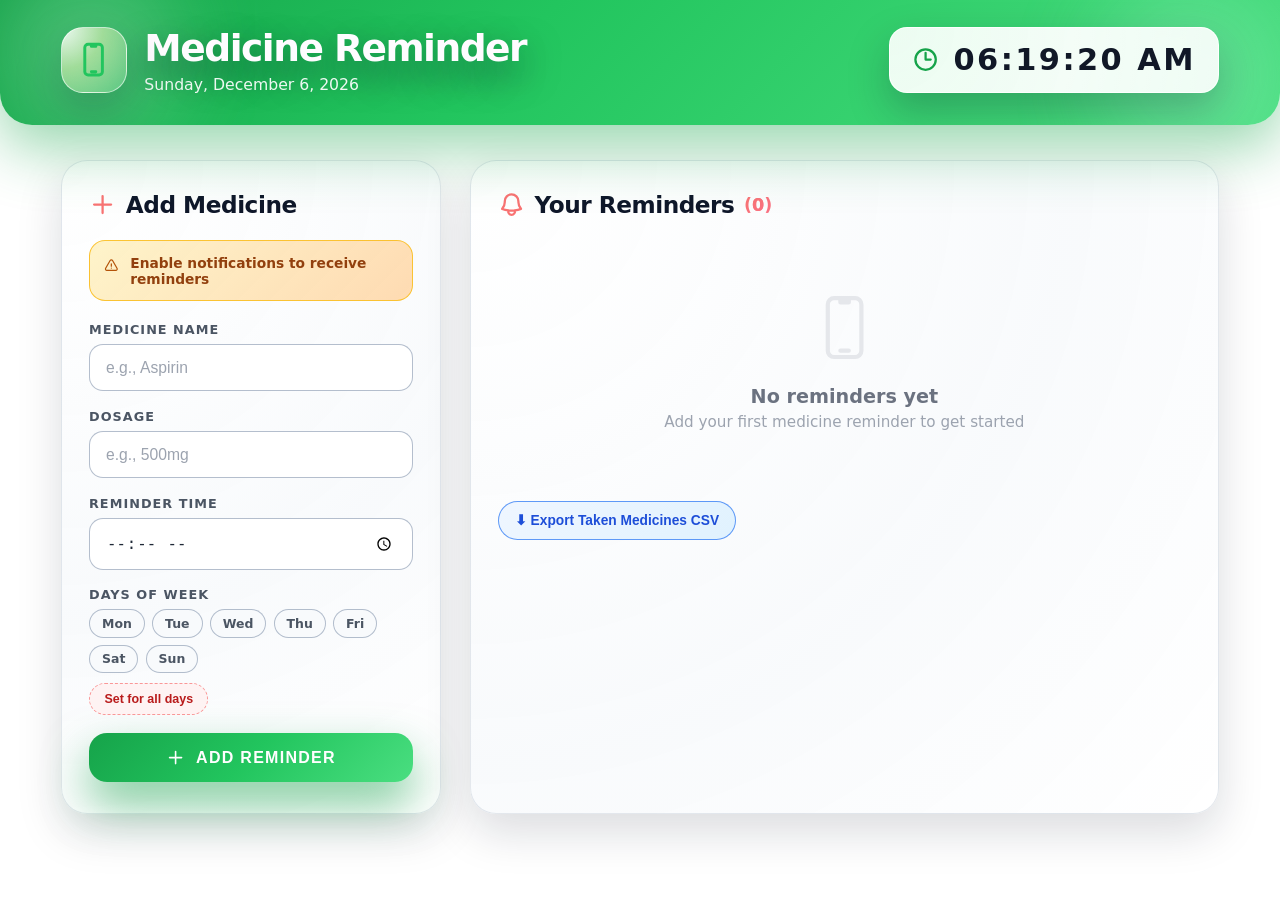
==== templates/reminder.html @ 9d3e56c5 "Create reminder.html" ====
<!DOCTYPE html>
<html lang="en">

<head>
    <meta charset="UTF-8">
    <meta name="viewport" content="width=device-width, initial-scale=1.0">
    <title>Medicine Reminder - Premium App</title>
    <style>
        * {
            margin: 0;
            padding: 0;
            box-sizing: border-box;
        }

        :root {
            --bg-gradient-start: #fff5f7;
            --bg-gradient-end: #e0f2fe;
            --primary: #f97373;
            --primary-dark: #f97373;
            --primary-soft: #fee2e2;
            --accent: #a855f7;
            --accent-soft: #f3e8ff;
            --text-main: #1f2937;
            --text-soft: #6b7280;
            --card-bg: #ffffff;
            --card-border: rgba(148, 163, 184, 0.25);
            --shadow-soft: 0 18px 45px rgba(15, 23, 42, 0.15);
            --radius-xl: 26px;
        }

        body {
            font-family: system-ui, -apple-system, BlinkMacSystemFont, 'Segoe UI', sans-serif;
            background: #ffffff;
            /* ✅ solid white background */
            min-height: 100vh;
            overflow-x: hidden;
            color: var(--text-main);
        }


        /* Header Styles */
        .header {
            background: linear-gradient(135deg, #16a34a 0%, #22c55e 40%, #4ade80 100%);
            box-shadow: 0 22px 60px rgba(22, 163, 74, 0.45);
            position: relative;
            overflow: hidden;
            border-bottom-left-radius: 32px;
            border-bottom-right-radius: 32px;
        }

        .header::before,
        .header::after {
            content: '';
            position: absolute;
            border-radius: 999px;
            filter: blur(40px);
            opacity: 0.45;
            pointer-events: none;
        }

        .header::before {
            width: 260px;
            height: 260px;
            background: radial-gradient(circle, #bbf7d0 0%, transparent 70%);
            /* light green */
            top: -80px;
            left: -40px;
        }

        .header::after {
            width: 260px;
            height: 260px;
            background: radial-gradient(circle, #a7f3d0 0%, transparent 70%);
            /* mint */
            bottom: -80px;
            right: -40px;
        }

        .header-content {
            max-width: 1200px;
            margin: 0 auto;
            padding: 1.6rem 1.3rem 1.9rem;
            display: flex;
            flex-wrap: wrap;
            align-items: center;
            justify-content: space-between;
            gap: 1.5rem;
            position: relative;
            z-index: 1;
        }

        .header-title {
            display: flex;
            align-items: center;
            gap: 1.1rem;
        }

        .icon-wrapper {
            background: radial-gradient(circle at top left, rgba(255, 255, 255, 0.9) 0%, rgba(254, 249, 195, 0.5) 45%, rgba(255, 255, 255, 0.15) 100%);
            backdrop-filter: blur(16px);
            padding: 0.9rem;
            border-radius: 22px;
            border: 1px solid rgba(255, 255, 255, 0.6);
            box-shadow: 0 18px 45px rgba(15, 23, 42, 0.25);
            transition: transform 0.35s ease, box-shadow 0.35s ease;
            display: flex;
            align-items: center;
            justify-content: center;
        }

        .icon-wrapper:hover {
            transform: translateY(-3px) scale(1.04) rotate(-3deg);
            box-shadow: 0 24px 70px rgba(15, 23, 42, 0.35);
        }

        .icon-wrapper svg {
            width: 2.2rem;
            height: 2.2rem;
            stroke: #22c55e;
        }

        .title-text h1 {
            color: #fefcff;
            font-size: 2.35rem;
            font-weight: 800;
            letter-spacing: -0.04em;
            text-shadow: 0 14px 35px rgba(15, 23, 42, 0.55);
        }

        .title-text p {
            color: rgba(255, 255, 255, 0.92);
            font-size: 0.98rem;
            font-weight: 500;
            margin-top: 0.35rem;
        }

        .clock-widget {
            background: radial-gradient(circle at top left, rgba(240, 253, 244, 0.98) 0%, rgba(255, 255, 255, 0.94) 55%, rgba(255, 255, 255, 0.9) 100%);
            backdrop-filter: blur(16px);
            padding: 0.9rem 1.4rem;
            border-radius: 18px;
            border: 1px solid rgba(255, 255, 255, 0.9);
            box-shadow: 0 18px 40px rgba(15, 23, 42, 0.25);
            display: flex;
            align-items: center;
            gap: 0.9rem;
        }

        .clock-widget svg {
            width: 1.7rem;
            height: 1.7rem;
            stroke: #16a34a;
        }

        .clock-time {
            color: #111827;
            font-size: 1.9rem;
            font-weight: 700;
            letter-spacing: 0.08em;
            font-variant-numeric: tabular-nums;
        }

        /* Main Container */
        .container {
            max-width: 1200px;
            margin: 0 auto;
            padding: 2.2rem 1.3rem 2.5rem;
        }

        .grid {
            display: grid;
            grid-template-columns: 1fr;
            gap: 1.8rem;
        }

        @media (min-width: 1024px) {
            .grid {
                grid-template-columns: minmax(0, 380px) minmax(0, 1fr);
            }
        }

        /* Card Styles */
        .card {
            background: radial-gradient(circle at top left, rgba(255, 255, 255, 0.98) 0%, rgba(248, 250, 252, 0.95) 60%, rgba(255, 255, 255, 0.92) 100%);
            border-radius: var(--radius-xl);
            padding: 1.9rem 1.7rem;
            box-shadow: var(--shadow-soft);
            border: 1px solid var(--card-border);
            transition: transform 0.25s ease, box-shadow 0.25s ease, border-color 0.25s ease;
        }

        .card:hover {
            box-shadow: 0 24px 60px rgba(15, 23, 42, 0.25);
            transform: translateY(-3px);
            border-color: rgba(251, 113, 133, 0.4);
        }

        .card-header {
            display: flex;
            align-items: center;
            gap: 0.6rem;
            margin-bottom: 1.35rem;
        }

        .card-header svg {
            width: 1.7rem;
            height: 1.7rem;
            stroke: #f97373;
        }

        .card-header h2 {
            color: #0f172a;
            font-size: 1.45rem;
            font-weight: 700;
            letter-spacing: -0.02em;
        }

        .card-header span {
            background: linear-gradient(135deg, #f97373, #fb7185);
            -webkit-background-clip: text;
            color: transparent;
        }

        /* Alert */
        .alert {
            background: linear-gradient(135deg, rgba(254, 243, 199, 0.95) 0%, rgba(254, 215, 170, 0.9) 100%);
            border: 1px solid rgba(251, 191, 36, 0.9);
            border-radius: 16px;
            padding: 0.85rem 0.9rem;
            margin-bottom: 1.3rem;
            display: flex;
            align-items: flex-start;
            gap: 0.7rem;
        }

        .alert svg {
            width: 1.1rem;
            height: 1.1rem;
            stroke: #b45309;
            margin-top: 2px;
        }

        .alert p {
            color: #92400e;
            font-size: 0.86rem;
            font-weight: 600;
        }

        /* Form Styles */
        .form-group {
            margin-bottom: 1.1rem;
        }

        .form-group label {
            display: block;
            color: #4b5563;
            font-size: 0.8rem;
            font-weight: 700;
            margin-bottom: 0.45rem;
            text-transform: uppercase;
            letter-spacing: 0.08em;
        }

        .form-control {
            width: 100%;
            padding: 0.85rem 1rem;
            font-size: 0.98rem;
            font-weight: 500;
            border: 1px solid rgba(148, 163, 184, 0.7);
            border-radius: 14px;
            background: rgba(255, 255, 255, 0.9);
            transition: all 0.22s ease;
            color: var(--text-main);
        }

        .form-control:focus {
            outline: none;
            border-color: #f97373;
            background: #ffffff;
            box-shadow: 0 0 0 1px rgba(248, 113, 113, 0.4), 0 14px 30px rgba(15, 23, 42, 0.16);
            transform: translateY(-1px);
        }

        .form-control::placeholder {
            color: #9ca3af;
        }

        /* Day selector */
        .days-container {
            display: flex;
            flex-wrap: wrap;
            gap: 0.45rem;
            margin-top: 0.3rem;
        }

        .day-chip {
            padding: 0.35rem 0.75rem;
            border-radius: 999px;
            border: 1px solid rgba(148, 163, 184, 0.7);
            background: rgba(248, 250, 252, 0.9);
            font-size: 0.78rem;
            font-weight: 600;
            color: #4b5563;
            cursor: pointer;
            transition: all 0.2s ease;
            user-select: none;
        }

        .day-chip.active {
            background: linear-gradient(135deg, #fb7185, #f97373);
            border-color: transparent;
            color: #fefefe;
            box-shadow: 0 10px 24px rgba(248, 113, 113, 0.45);
        }

        .btn-everyday {
            margin-top: 0.6rem;
            padding: 0.52rem 0.9rem;
            border-radius: 999px;
            border: 1px dashed rgba(248, 113, 113, 0.7);
            background: rgba(254, 242, 242, 0.9);
            color: #b91c1c;
            font-size: 0.78rem;
            font-weight: 600;
            cursor: pointer;
            transition: all 0.2s ease;
        }

        .btn-everyday:hover {
            background: #fee2e2;
        }

        /* Button */
        .btn-primary {
            width: 100%;
            margin-top: 0.4rem;
            padding: 0.95rem;
            font-size: 1rem;
            font-weight: 700;
            color: #fefefe;
            background: linear-gradient(135deg, #16a34a 0%, #22c55e 50%, #4ade80 100%);
            /* ✅ green */
            border: none;
            border-radius: 18px;
            cursor: pointer;
            display: flex;
            align-items: center;
            justify-content: center;
            gap: 0.7rem;
            transition: all 0.25s ease;
            box-shadow: 0 22px 45px rgba(22, 163, 74, 0.55);
            /* ✅ green glow */
            letter-spacing: 0.08em;
            text-transform: uppercase;
        }


        .btn-primary:hover {
            transform: translateY(-2px) scale(1.01);
            box-shadow: 0 26px 55px rgba(248, 113, 113, 0.65);
        }

        .btn-primary:active {
            transform: translateY(0) scale(0.99);
            box-shadow: 0 14px 30px rgba(248, 113, 113, 0.5);
        }

        .btn-primary svg {
            width: 1.2rem;
            height: 1.2rem;
            stroke: #fefefe;
        }

        /* Medicine List */
        .medicine-list {
            display: flex;
            flex-direction: column;
            gap: 1rem;
        }

        .medicine-item {
            background: linear-gradient(135deg, rgba(255, 255, 255, 0.96) 0%, rgba(254, 242, 242, 0.96) 50%, rgba(239, 246, 255, 0.96) 100%);
            border: 1px solid rgba(248, 250, 252, 0.9);
            border-radius: 20px;
            padding: 1.05rem 1rem;
            display: flex;
            align-items: center;
            gap: 0.9rem;
            transition: all 0.23s ease;
            position: relative;
            overflow: hidden;
        }

        .medicine-item::before {
            content: '';
            position: absolute;
            top: -50%;
            left: -20%;
            width: 60%;
            height: 200%;
            background: radial-gradient(circle, rgba(248, 113, 113, 0.18) 0%, transparent 70%);
            opacity: 0;
            transition: opacity 0.25s ease, transform 0.25s ease;
            transform: translateX(-10px);
        }

        .medicine-item:hover::before {
            opacity: 1;
            transform: translateX(0);
        }

        .medicine-item:hover {
            border-color: rgba(248, 113, 113, 0.4);
            box-shadow: 0 16px 35px rgba(15, 23, 42, 0.18);
            transform: translateY(-3px);
        }

        .medicine-icon {
            background: radial-gradient(circle at top left, #fee2e2 0%, #fef3c7 35%, #e0f2fe 100%);
            border: 1px solid rgba(248, 113, 113, 0.5);
            padding: 0.7rem;
            border-radius: 16px;
            display: flex;
            align-items: center;
            justify-content: center;
            flex-shrink: 0;
            transition: all 0.25s ease;
        }

        .medicine-item:hover .medicine-icon {
            transform: scale(1.06) rotate(-5deg);
            box-shadow: 0 14px 32px rgba(248, 113, 113, 0.4);
        }

        .medicine-icon svg {
            width: 1.6rem;
            height: 1.6rem;
            stroke: #fb7185;
        }

        .medicine-info {
            flex: 1;
            min-width: 0;
        }

        .medicine-info h3 {
            color: #0f172a;
            font-size: 1.05rem;
            font-weight: 700;
            margin-bottom: 0.15rem;
            letter-spacing: -0.02em;
            white-space: nowrap;
            overflow: hidden;
            text-overflow: ellipsis;
        }

        .medicine-info p {
            color: #6b7280;
            font-size: 0.9rem;
            font-weight: 500;
        }

        .medicine-days {
            font-size: 0.78rem;
            color: #9f1239;
            margin-top: 0.22rem;
            background: rgba(254, 226, 226, 0.9);
            padding: 0.15rem 0.55rem;
            border-radius: 999px;
            display: inline-block;
        }

        .medicine-time {
            display: flex;
            flex-direction: column;
            align-items: flex-end;
            gap: 0.2rem;
            color: #374151;
            font-size: 0.98rem;
            font-weight: 700;
            font-variant-numeric: tabular-nums;
            flex-shrink: 0;
        }

        .medicine-time-row {
            display: flex;
            align-items: center;
            gap: 0.3rem;
        }

        .medicine-time svg {
            width: 1.1rem;
            height: 1.1rem;
            stroke: #fb7185;
        }

        .btn-delete {
            background: linear-gradient(135deg, #fee2e2, #fecaca);
            border: 1px solid rgba(248, 113, 113, 0.7);
            color: #b91c1c;
            padding: 0.45rem;
            border-radius: 999px;
            cursor: pointer;
            transition: all 0.22s ease;
            opacity: 0;
            transform: scale(0.85);
            flex-shrink: 0;
        }

        .medicine-item:hover .btn-delete {
            opacity: 1;
            transform: scale(1);
        }

        .btn-delete:hover {
            background: linear-gradient(135deg, #fecaca, #fca5a5);
            box-shadow: 0 12px 26px rgba(248, 113, 113, 0.5);
        }

        .btn-delete svg {
            width: 1.1rem;
            height: 1.1rem;
            stroke: currentColor;
        }

        /* Empty State */
        .empty-state {
            text-align: center;
            padding: 3.4rem 2rem;
        }

        .empty-state svg {
            width: 4.2rem;
            height: 4.2rem;
            stroke: #e5e7eb;
            margin: 0 auto 1.2rem;
        }

        .empty-state h3 {
            color: #6b7280;
            font-size: 1.2rem;
            font-weight: 700;
        }

        .empty-state p {
            color: #9ca3af;
            font-size: 0.95rem;
            margin-top: 0.3rem;
        }

        /* Modal */
        .modal-backdrop {
            position: fixed;
            inset: 0;
            background: rgba(15, 23, 42, 0.45);
            display: none;
            align-items: center;
            justify-content: center;
            z-index: 50;
        }

        .modal {
            background: linear-gradient(135deg, #ffffff 0%, #fef2f2 45%, #f5f3ff 100%);
            border-radius: 22px;
            padding: 1.5rem 1.4rem;
            max-width: 380px;
            width: 90%;
            box-shadow: 0 28px 70px rgba(15, 23, 42, 0.45);
            border: 1px solid rgba(248, 113, 113, 0.4);
        }

        .modal-header {
            display: flex;
            align-items: center;
            gap: 0.6rem;
            margin-bottom: 0.7rem;
        }

        .modal-header h3 {
            font-size: 1.1rem;
            font-weight: 700;
            color: #111827;
        }

        .modal-body {
            font-size: 0.95rem;
            color: #4b5563;
            margin-bottom: 0.9rem;
        }

        .modal-footer {
            display: flex;
            justify-content: flex-end;
            gap: 0.6rem;
            margin-top: 0.4rem;
        }

        .btn-secondary {
            padding: 0.45rem 0.9rem;
            border-radius: 999px;
            border: 1px solid rgba(148, 163, 184, 0.7);
            background: #f9fafb;
            font-size: 0.85rem;
            font-weight: 600;
            color: #374151;
            cursor: pointer;
            transition: all 0.2s ease;
        }

        .btn-secondary:hover {
            background: #e5e7eb;
        }

        .btn-success {
            padding: 0.45rem 0.95rem;
            border-radius: 999px;
            border: none;
            background: linear-gradient(135deg, #22c55e, #16a34a);
            font-size: 0.85rem;
            font-weight: 600;
            color: #fefefe;
            cursor: pointer;
            transition: all 0.2s ease;
            box-shadow: 0 14px 30px rgba(22, 163, 74, 0.5);
        }

        .btn-success:hover {
            transform: translateY(-1px);
            box-shadow: 0 18px 36px rgba(22, 163, 74, 0.6);
        }

        /* Export CSV button */
        .btn-export {
            margin-top: 1rem;
            padding: 0.65rem 1rem;
            border-radius: 999px;
            border: 1px solid rgba(59, 130, 246, 0.8);
            background: linear-gradient(135deg, #eff6ff, #e0f2fe);
            color: #1d4ed8;
            font-size: 0.86rem;
            font-weight: 600;
            cursor: pointer;
            display: inline-flex;
            align-items: center;
            gap: 0.4rem;
            transition: all 0.2s ease;
        }

        .btn-export:hover {
            box-shadow: 0 10px 26px rgba(37, 99, 235, 0.4);
            transform: translateY(-1px);
        }

        @media (max-width: 768px) {
            .title-text h1 {
                font-size: 1.7rem;
            }

            .clock-time {
                font-size: 1.5rem;
            }

            .header-content {
                padding: 1.2rem 1.1rem 1.6rem;
            }

            .container {
                padding: 1.8rem 1.1rem 2.1rem;
            }

            .card {
                padding: 1.6rem 1.4rem;
            }
        }
    </style>
</head>

<body>
    <!-- Header -->
    <header class="header">
        <div class="header-content">
            <div class="header-title">
                <div class="icon-wrapper">
                    <svg xmlns="http://www.w3.org/2000/svg" fill="none" viewBox="0 0 24 24" stroke-width="2"
                        stroke="currentColor">
                        <path stroke-linecap="round" stroke-linejoin="round"
                            d="M10.5 1.5H8.25A2.25 2.25 0 006 3.75v16.5a2.25 2.25 0 002.25 2.25h7.5A2.25 2.25 0 0018 20.25V3.75a2.25 2.25 0 00-2.25-2.25H13.5m-3 0V3h3V1.5m-3 0h3m-3 18.75h3" />
                    </svg>
                </div>
                <div class="title-text">
                    <h1>Medicine Reminder</h1>
                    <p id="currentDate"></p>
                </div>
            </div>
            <div class="clock-widget">
                <svg xmlns="http://www.w3.org/2000/svg" fill="none" viewBox="0 0 24 24" stroke-width="2"
                    stroke="currentColor">
                    <path stroke-linecap="round" stroke-linejoin="round"
                        d="M12 6v6h4.5m4.5 0a9 9 0 11-18 0 9 9 0 0118 0z" />
                </svg>
                <div class="clock-time" id="clock"></div>
            </div>
        </div>
    </header>

    <!-- Main Container -->
    <div class="container">
        <div class="grid">
            <!-- Add Medicine Form -->
            <div class="card">
                <div class="card-header">
                    <svg xmlns="http://www.w3.org/2000/svg" fill="none" viewBox="0 0 24 24" stroke-width="2"
                        stroke="currentColor">
                        <path stroke-linecap="round" stroke-linejoin="round" d="M12 4.5v15m7.5-7.5h-15" />
                    </svg>
                    <h2>Add Medicine</h2>
                </div>

                <div id="notificationAlert" class="alert" style="display: none;">
                    <svg xmlns="http://www.w3.org/2000/svg" fill="none" viewBox="0 0 24 24" stroke-width="2"
                        stroke="currentColor">
                        <path stroke-linecap="round" stroke-linejoin="round"
                            d="M12 9v3.75m-9.303 3.376c-.866 1.5.217 3.374 1.948 3.374h14.71c1.73 0 2.813-1.874 1.948-3.374L13.949 3.378c-.866-1.5-3.032-1.5-3.898 0L2.697 16.126zM12 15.75h.007v.008H12v-.008z" />
                    </svg>
                    <p>Enable notifications to receive reminders</p>
                </div>

                <form id="medicineForm">
                    <div class="form-group">
                        <label for="medicineName">Medicine Name</label>
                        <input type="text" id="medicineName" class="form-control" placeholder="e.g., Aspirin" required>
                    </div>
                    <div class="form-group">
                        <label for="dosage">Dosage</label>
                        <input type="text" id="dosage" class="form-control" placeholder="e.g., 500mg" required>
                    </div>
                    <div class="form-group">
                        <label for="reminderTime">Reminder Time</label>
                        <input type="time" id="reminderTime" class="form-control" required>
                    </div>

                    <div class="form-group">
                        <label>Days of Week</label>
                        <div id="dayChips" class="days-container"></div>
                        <button type="button" id="everyDayBtn" class="btn-everyday">
                            Set for all days
                        </button>
                    </div>

                    <button type="submit" class="btn-primary">
                        <svg xmlns="http://www.w3.org/2000/svg" fill="none" viewBox="0 0 24 24" stroke-width="2"
                            stroke="currentColor">
                            <path stroke-linecap="round" stroke-linejoin="round" d="M12 4.5v15m7.5-7.5h-15" />
                        </svg>
                        Add Reminder
                    </button>
                </form>
            </div>

            <!-- Medicine List -->
            <div class="card">
                <div class="card-header">
                    <svg xmlns="http://www.w3.org/2000/svg" fill="none" viewBox="0 0 24 24" stroke-width="2"
                        stroke="currentColor">
                        <path stroke-linecap="round" stroke-linejoin="round"
                            d="M14.857 17.082a23.848 23.848 0 005.454-1.31A8.967 8.967 0 0118 9.75v-.7V9A6 6 0 006 9v.75a8.967 8.967 0 01-2.312 6.022c1.733.64 3.56 1.085 5.455 1.31m5.714 0a24.255 24.255 0 01-5.714 0m5.714 0a3 3 0 11-5.714 0" />
                    </svg>
                    <h2>Your Reminders</h2>
                    <span style="font-weight: 700; font-size: 1.1rem;">(<span id="reminderCount">0</span>)</span>
                </div>
                <div id="medicineList" class="medicine-list"></div>

                <button id="exportCsvBtn" type="button" class="btn-export">
                    ⬇ Export Taken Medicines CSV
                </button>
            </div>
        </div>
    </div>

    <!-- Popup Modal -->
    <div id="modalBackdrop" class="modal-backdrop">
        <div class="modal" id="modal">
            <div class="modal-header">
                <svg id="modalIcon" xmlns="http://www.w3.org/2000/svg" fill="none" viewBox="0 0 24 24" stroke-width="2"
                    stroke="currentColor" style="width:1.5rem;height:1.5rem;color:#fb7185;">
                    <path stroke-linecap="round" stroke-linejoin="round"
                        d="M12 6v6h4.5m4.5 0a9 9 0 11-18 0 9 9 0 0118 0z" />
                </svg>
                <h3 id="modalTitle">Reminder</h3>
            </div>
            <div class="modal-body" id="modalBody"></div>
            <div class="modal-footer" id="modalFooter">
                <button class="btn-secondary" id="modalCloseBtn">Close</button>
                <button class="btn-success" id="modalConfirmBtn" style="display:none;">Mark as Taken</button>
            </div>
        </div>
    </div>

    <script>
        let medicines = [];
        let notificationGranted = false;
        let takenEvents = [];

        const modalBackdrop = document.getElementById('modalBackdrop');
        const modalTitle = document.getElementById('modalTitle');
        const modalBody = document.getElementById('modalBody');
        const modalConfirmBtn = document.getElementById('modalConfirmBtn');
        const modalCloseBtn = document.getElementById('modalCloseBtn');
        const modalIcon = document.getElementById('modalIcon');

        let currentModalMedicine = null;

        const weekDays = [
            { key: 'Mon', index: 1 },
            { key: 'Tue', index: 2 },
            { key: 'Wed', index: 3 },
            { key: 'Thu', index: 4 },
            { key: 'Fri', index: 5 },
            { key: 'Sat', index: 6 },
            { key: 'Sun', index: 0 }
        ];

        function renderDayChips() {
            const container = document.getElementById('dayChips');
            container.innerHTML = '';
            weekDays.forEach(d => {
                const span = document.createElement('span');
                span.className = 'day-chip';
                span.textContent = d.key;
                span.dataset.dayKey = d.key;
                span.addEventListener('click', () => {
                    span.classList.toggle('active');
                });
                container.appendChild(span);
            });
        }

        function setAllDaysSelected() {
            document.querySelectorAll('.day-chip').forEach(chip => {
                chip.classList.add('active');
            });
        }

        function getSelectedDays() {
            const selected = [];
            document.querySelectorAll('.day-chip.active').forEach(chip => {
                selected.push(chip.dataset.dayKey);
            });
            return selected;
        }

        function openModal({ title, body, showConfirm = false, type = 'info', med = null }) {
            modalTitle.textContent = title;
            modalBody.textContent = body;
            currentModalMedicine = med;

            if (type === 'added') {
                modalIcon.style.color = '#fb7185';
            } else if (type === 'alert') {
                modalIcon.style.color = '#b91c1c';
            } else {
                modalIcon.style.color = '#fb7185';
            }

            modalConfirmBtn.style.display = showConfirm ? 'inline-flex' : 'none';
            modalBackdrop.style.display = 'flex';
        }

        function closeModal() {
            modalBackdrop.style.display = 'none';
            currentModalMedicine = null;
        }

        modalCloseBtn.addEventListener('click', closeModal);
        modalBackdrop.addEventListener('click', (e) => {
            if (e.target === modalBackdrop) closeModal();
        });

        modalConfirmBtn.addEventListener('click', () => {
            if (currentModalMedicine) {
                const now = new Date();
                const takenRecord = {
                    id: currentModalMedicine.id,
                    name: currentModalMedicine.name,
                    dosage: currentModalMedicine.dosage,
                    scheduledTime: currentModalMedicine.time,
                    takenAt: now.toISOString()
                };
                takenEvents.push(takenRecord);
                sendEmailToCaregiver("taken", currentModalMedicine.name);
            }
            closeModal();
        });

        if ('Notification' in window) {
            if (Notification.permission === 'granted') {
                notificationGranted = true;
            } else if (Notification.permission !== 'denied') {
                Notification.requestPermission().then(permission => {
                    notificationGranted = permission === 'granted';
                    updateNotificationAlert();
                });
            }
            updateNotificationAlert();
        }

        function updateNotificationAlert() {
            const alert = document.getElementById('notificationAlert');
            alert.style.display = notificationGranted ? 'none' : 'flex';
        }

        function updateClock() {
            const now = new Date();
            const time = now.toLocaleTimeString('en-US', {
                hour: '2-digit',
                minute: '2-digit',
                second: '2-digit',
                hour12: true
            });
            const date = now.toLocaleDateString('en-US', {
                weekday: 'long',
                year: 'numeric',
                month: 'long',
                day: 'numeric'
            });
            document.getElementById('clock').textContent = time;
            document.getElementById('currentDate').textContent = date;
            checkReminders(now);
        }

        function checkReminders(now) {
            const currentMinute = now.getHours() * 60 + now.getMinutes();
            const todayIndex = now.getDay(); // 0=Sun ... 6=Sat

            medicines.forEach(med => {
                const activeToday = isMedicineActiveToday(med, todayIndex);
                if (!activeToday) return;

                if (!med.notified) {
                    const [hours, minutes] = med.time.split(':');
                    const reminderMinute = parseInt(hours) * 60 + parseInt(minutes);

                    if (currentMinute === reminderMinute) {
                        openModal({
                            title: 'Time to take your medicine',
                            body: `Take ${med.name} - ${med.dosage}`,
                            showConfirm: true,
                            type: 'alert',
                            med
                        });

                        if (notificationGranted) {
                            new Notification('💊 Medicine Reminder', {
                                body: `Time to take ${med.name} - ${med.dosage}`,
                                requireInteraction: true,
                                tag: `medicine-${med.id}`
                            });
                        }

                        med.notified = true;
                        setTimeout(() => {
                            med.notified = false;
                        }, 60000);
                    }
                }
            });
        }

        function isMedicineActiveToday(med, todayIndex) {
            if (!med.days || med.days.length === 0) return false;
            const todayKey = weekDays.find(d => d.index === todayIndex)?.key;
            return med.days.includes(todayKey);
        }

        document.getElementById('medicineForm').addEventListener('submit', function (e) {
            e.preventDefault();

            const name = document.getElementById('medicineName').value;
            const dosage = document.getElementById('dosage').value;
            const time = document.getElementById('reminderTime').value;

            const daysSelected = getSelectedDays();
            if (daysSelected.length === 0) {
                openModal({
                    title: 'Select days',
                    body: 'Please select at least one day for this reminder.',
                    showConfirm: false,
                    type: 'info'
                });
                return;
            }

            const medicine = {
                id: Date.now(),
                name,
                dosage,
                time,
                notified: false,
                days: daysSelected
            };

            medicines.push(medicine);
            renderMedicines();

            openModal({
                title: 'Reminder Added',
                body: `Reminder set for ${medicine.name} (${medicine.dosage}) at ${formatTime(medicine.time)} on ${medicine.days.join(', ')}.`,
                showConfirm: false,
                type: 'added'
            });

            this.reset();
            renderDayChips();
        });

        function deleteMedicine(id) {
            medicines = medicines.filter(med => med.id !== id);
            renderMedicines();
        }

        function renderMedicines() {
            const list = document.getElementById('medicineList');
            document.getElementById('reminderCount').textContent = medicines.length;

            if (medicines.length === 0) {
                list.innerHTML = `
                    <div class="empty-state">
                        <svg xmlns="http://www.w3.org/2000/svg" fill="none" viewBox="0 0 24 24" stroke-width="1.5" stroke="currentColor">
                            <path stroke-linecap="round" stroke-linejoin="round" d="M10.5 1.5H8.25A2.25 2.25 0 006 3.75v16.5a2.25 2.25 0 002.25 2.25h7.5A2.25 2.25 0 0018 20.25V3.75a2.25 2.25 0 00-2.25-2.25H13.5m-3 0V3h3V1.5m-3 0h3m-3 18.75h3" />
                        </svg>
                        <h3>No reminders yet</h3>
                        <p>Add your first medicine reminder to get started</p>
                    </div>
                `;
                return;
            }

            const sorted = medicines.slice().sort((a, b) => a.time.localeCompare(b.time));
            list.innerHTML = sorted.map(med => `
                <div class="medicine-item">
                    <div class="medicine-icon">
                        <svg xmlns="http://www.w3.org/2000/svg" fill="none" viewBox="0 0 24 24" stroke-width="2" stroke="currentColor">
                            <path stroke-linecap="round" stroke-linejoin="round" d="M10.5 1.5H8.25A2.25 2.25 0 006 3.75v16.5a2.25 2.25 0 002.25 2.25h7.5A2.25 2.25 0 0018 20.25V3.75a2.25 2.25 0 00-2.25-2.25H13.5m-3 0V3h3V1.5m-3 0h3m-3 18.75h3" />
                        </svg>
                    </div>
                    <div class="medicine-info">
                        <h3>${med.name}</h3>
                        <p>${med.dosage}</p>
                        <div class="medicine-days">${med.days.join(', ')}</div>
                    </div>
                    <div class="medicine-time">
                        <div class="medicine-time-row">
                            <svg xmlns="http://www.w3.org/2000/svg" fill="none" viewBox="0 0 24 24" stroke-width="2" stroke="currentColor">
                                <path stroke-linecap="round" stroke-linejoin="round" d="M12 6v6h4.5m4.5 0a9 9 0 11-18 0 9 9 0 0118 0z" />
                            </svg>
                            ${formatTime(med.time)}
                        </div>
                    </div>
                    <button class="btn-delete" onclick="deleteMedicine(${med.id})">
                        <svg xmlns="http://www.w3.org/2000/svg" fill="none" viewBox="0 0 24 24" stroke-width="2" stroke="currentColor">
                            <path stroke-linecap="round" stroke-linejoin="round" d="M14.74 9l-.346 9m-4.788 0L9.26 9m9.968-3.21c.342.052.682.107 1.022.166m-1.022-.165L18.16 19.673a2.25 2.25 0 01-2.244 2.077H8.084a2.25 2.25 0 01-2.244-2.077L4.772 5.79m14.456 0a48.108 48.108 0 00-3.478-.397m-12 .562c.34-.059.68-.114 1.022-.165m0 0a48.11 48.11 0 013.478-.397m7.5 0v-.916c0-1.18-.91-2.164-2.09-2.201a51.964 51.964 0 00-3.32 0c-1.18.037-2.09 1.022-2.09 2.201v.916m7.5 0a48.667 48.667 0 00-7.5 0" />
                        </svg>
                    </button>
                </div>
            `).join('');
        }

        function formatTime(time) {
            const date = new Date(`2000-01-01T${time}`);
            return date.toLocaleTimeString('en-US', {
                hour: '2-digit',
                minute: '2-digit',
                hour12: true
            });
        }

        document.getElementById('exportCsvBtn').addEventListener('click', () => {
            if (takenEvents.length === 0) {
                openModal({
                    title: 'No data yet',
                    body: 'You have not marked any medicine as taken yet.',
                    showConfirm: false,
                    type: 'info'
                });
                return;
            }

            const header = ['Id', 'Name', 'Dosage', 'Scheduled Time', 'Taken At'];
            const rows = takenEvents.map(ev => [
                ev.id,
                `"${ev.name.replace(/"/g, '""')}"`,
                `"${ev.dosage.replace(/"/g, '""')}"`,
                ev.scheduledTime,
                ev.takenAt
            ]);

            const csvContent = [header.join(','), ...rows.map(r => r.join(','))].join('\n');
            const blob = new Blob([csvContent], { type: 'text/csv;charset=utf-8;' });
            const url = URL.createObjectURL(blob);
            const a = document.createElement('a');
            a.href = url;
            a.download = 'medicine_taken_log.csv';
            document.body.appendChild(a);
            a.click();
            document.body.removeChild(a);
            URL.revokeObjectURL(url);
        });

        document.getElementById('everyDayBtn').addEventListener('click', setAllDaysSelected);

        setInterval(updateClock, 1000);
        renderDayChips();
        updateClock();
        renderMedicines();
        function sendEmailToCaregiver(status, medicineName) {
    const email = localStorage.getItem("careEmail");

    if (!email) {
        alert("Please add caregiver email first");
        return;
    }

    fetch("https://script.google.com/macros/s/AKfycbw0MGzCZkl77i94leynM74qSN0e7pXeeZf0MLvKSHQ46W69hhbU7Ru4LRtFbOyNBDJQhQ/exec", {
        method: "POST",
        body: JSON.stringify({
            email: email,
            status: status,
            medicine: medicineName
        })
    });

    console.log("Email triggered");
}
    </script>
</body>

</html>
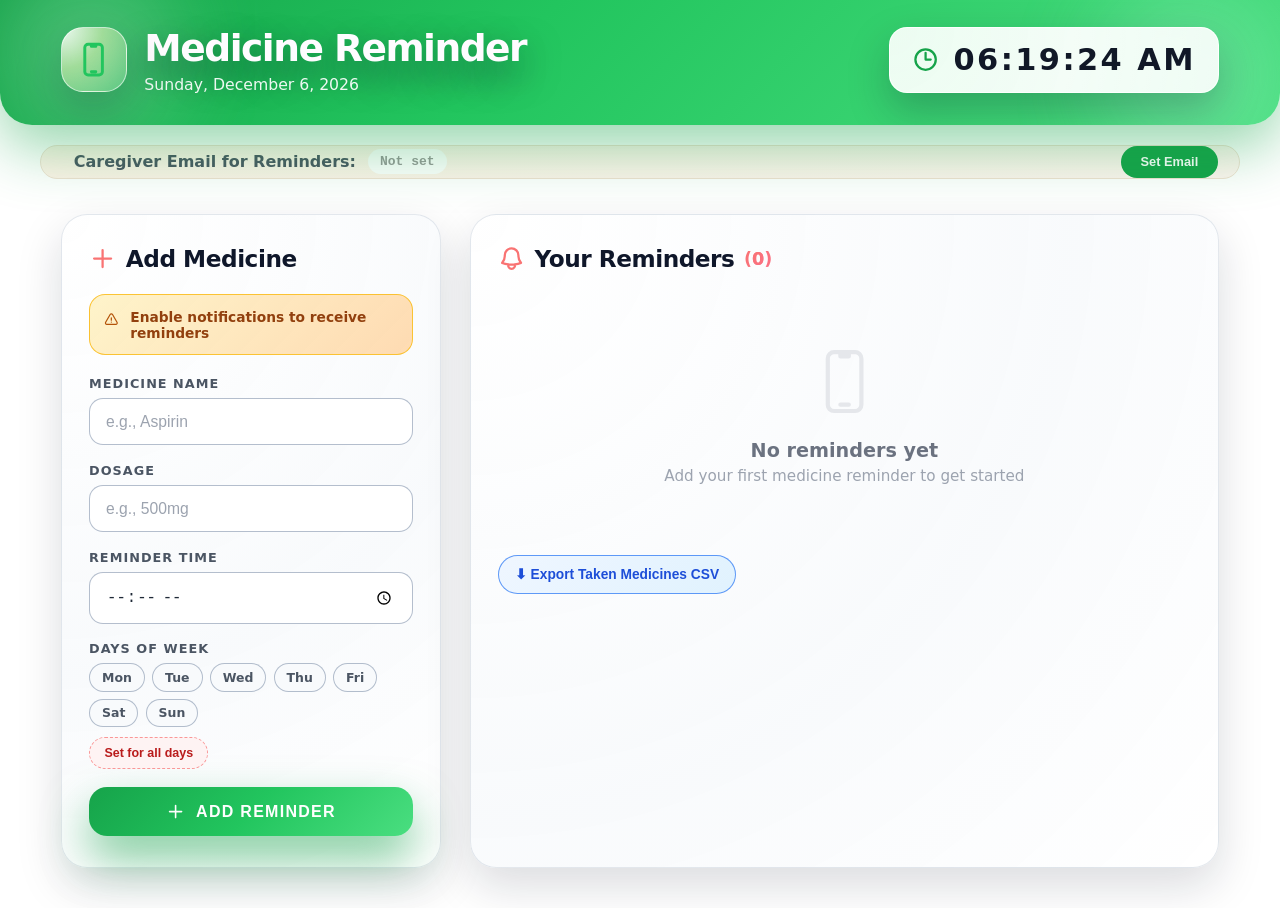
==== commit 5b028992: "Implement caregiver email management feature Added caregiver info bar with email management function" ====
--- a/templates/reminder.html
+++ b/templates/reminder.html
@@ -31,12 +31,10 @@
         body {
             font-family: system-ui, -apple-system, BlinkMacSystemFont, 'Segoe UI', sans-serif;
             background: #ffffff;
-            /* ✅ solid white background */
             min-height: 100vh;
             overflow-x: hidden;
             color: var(--text-main);
         }
-
 
         /* Header Styles */
         .header {
@@ -62,7 +60,6 @@
             width: 260px;
             height: 260px;
             background: radial-gradient(circle, #bbf7d0 0%, transparent 70%);
-            /* light green */
             top: -80px;
             left: -40px;
         }
@@ -71,7 +68,6 @@
             width: 260px;
             height: 260px;
             background: radial-gradient(circle, #a7f3d0 0%, transparent 70%);
-            /* mint */
             bottom: -80px;
             right: -40px;
         }
@@ -158,6 +154,63 @@
             font-weight: 700;
             letter-spacing: 0.08em;
             font-variant-numeric: tabular-nums;
+        }
+
+        /* Caregiver Info Bar */
+        .caregiver-info-bar {
+            background: linear-gradient(135deg, #fef3e8, #fff5f0);
+            border-radius: 20px;
+            padding: 12px 20px;
+            margin: 20px auto 0;
+            max-width: 1200px;
+            display: flex;
+            align-items: center;
+            justify-content: space-between;
+            flex-wrap: wrap;
+            gap: 15px;
+            border: 1px solid #f0e1d2;
+        }
+
+        .caregiver-info-text {
+            display: flex;
+            align-items: center;
+            gap: 12px;
+        }
+
+        .caregiver-info-text i {
+            font-size: 1.3rem;
+            color: #16a34a;
+        }
+
+        .caregiver-info-text span {
+            font-weight: 600;
+            color: #4b5563;
+        }
+
+        #caregiverEmailDisplay {
+            font-family: monospace;
+            background: white;
+            padding: 5px 12px;
+            border-radius: 20px;
+            color: #16a34a;
+            font-weight: 600;
+        }
+
+        .btn-set-email {
+            background: #16a34a;
+            color: white;
+            border: none;
+            padding: 8px 20px;
+            border-radius: 40px;
+            font-weight: 600;
+            font-size: 0.8rem;
+            cursor: pointer;
+            transition: all 0.2s ease;
+        }
+
+        .btn-set-email:hover {
+            background: #15803d;
+            transform: translateY(-2px);
         }
 
         /* Main Container */
@@ -339,7 +392,6 @@
             font-weight: 700;
             color: #fefefe;
             background: linear-gradient(135deg, #16a34a 0%, #22c55e 50%, #4ade80 100%);
-            /* ✅ green */
             border: none;
             border-radius: 18px;
             cursor: pointer;
@@ -349,11 +401,9 @@
             gap: 0.7rem;
             transition: all 0.25s ease;
             box-shadow: 0 22px 45px rgba(22, 163, 74, 0.55);
-            /* ✅ green glow */
             letter-spacing: 0.08em;
             text-transform: uppercase;
         }
-
 
         .btn-primary:hover {
             transform: translateY(-2px) scale(1.01);
@@ -649,6 +699,26 @@
         .btn-export:hover {
             box-shadow: 0 10px 26px rgba(37, 99, 235, 0.4);
             transform: translateY(-1px);
+        }
+
+        .toast-message {
+            position: fixed;
+            bottom: 30px;
+            left: 50%;
+            transform: translateX(-50%) translateY(100px);
+            background: #2c2a2e;
+            color: white;
+            padding: 12px 28px;
+            border-radius: 60px;
+            font-weight: 600;
+            z-index: 9999;
+            transition: transform 0.3s;
+            backdrop-filter: blur(10px);
+            background: rgba(44, 42, 46, 0.9);
+        }
+
+        .toast-message.show {
+            transform: translateX(-50%) translateY(0);
         }
 
         @media (max-width: 768px) {
@@ -703,6 +773,20 @@
         </div>
     </header>
 
+    <!-- Caregiver Info Bar -->
+    <div class="caregiver-info-bar" style="max-width: 1200px; margin: 20px auto 0; padding: 0 1.3rem;">
+        <div style="display: flex; align-items: center; justify-content: space-between; width: 100%; flex-wrap: wrap; gap: 15px;">
+            <div class="caregiver-info-text">
+                <i class="fas fa-envelope" style="font-family: 'Font Awesome 6 Free';"></i>
+                <span>Caregiver Email for Reminders:</span>
+                <span id="caregiverEmailDisplay">Not set</span>
+            </div>
+            <button class="btn-set-email" id="setEmailBtn">
+                <i class="fas fa-edit" style="font-family: 'Font Awesome 6 Free';"></i> Set Email
+            </button>
+        </div>
+    </div>
+
     <!-- Main Container -->
     <div class="container">
         <div class="grid">
@@ -796,6 +880,8 @@
         </div>
     </div>
 
+    <div id="toast" class="toast-message"></div>
+
     <script>
         let medicines = [];
         let notificationGranted = false;
@@ -820,6 +906,68 @@
             { key: 'Sun', index: 0 }
         ];
 
+        // ========== CAREGIVER EMAIL MANAGEMENT ==========
+        function updateCaregiverEmailDisplay() {
+            const savedEmail = localStorage.getItem("caregiverEmail");
+            const emailSpan = document.getElementById("caregiverEmailDisplay");
+            if (savedEmail) {
+                emailSpan.innerHTML = savedEmail;
+                emailSpan.style.color = "#16a34a";
+            } else {
+                emailSpan.innerHTML = "Not set";
+                emailSpan.style.color = "#999";
+            }
+        }
+
+        function setCaregiverEmail(email) {
+            if (email && email.includes('@')) {
+                localStorage.setItem("caregiverEmail", email);
+                updateCaregiverEmailDisplay();
+                showToastMessage(`✅ Caregiver email set to: ${email}`);
+                return true;
+            } else {
+                showToastMessage("❌ Please enter a valid email address");
+                return false;
+            }
+        }
+
+        function sendEmailToCaregiver(status, medicineName) {
+            const email = localStorage.getItem("caregiverEmail");
+            
+            if (!email) {
+                console.log("No caregiver email set");
+                showToastMessage("⚠️ Please set a caregiver email first using the 'Set Email' button");
+                return false;
+            }
+            
+            // Send email using Google Apps Script
+            fetch("https://script.google.com/macros/s/AKfycbw0MGzCZkl77i94leynM74qSN0e7pXeeZf0MLvKSHQ46W69hhbU7Ru4LRtFbOyNBDJQhQ/exec", {
+                method: "POST",
+                mode: "no-cors",
+                headers: {
+                    "Content-Type": "application/json",
+                },
+                body: JSON.stringify({
+                    email: email,
+                    status: status,
+                    medicine: medicineName,
+                    timestamp: new Date().toLocaleString()
+                })
+            });
+            
+            console.log(`Email triggered: ${status} - ${medicineName} to ${email}`);
+            showToastMessage(`📧 Email sent to caregiver about ${medicineName}`);
+            return true;
+        }
+
+        function showToastMessage(msg) {
+            let t = document.getElementById("toast");
+            t.textContent = msg;
+            t.classList.add("show");
+            setTimeout(() => t.classList.remove("show"), 2500);
+        }
+
+        // ========== REMINDER FUNCTIONS ==========
         function renderDayChips() {
             const container = document.getElementById('dayChips');
             container.innerHTML = '';
@@ -887,7 +1035,9 @@
                     takenAt: now.toISOString()
                 };
                 takenEvents.push(takenRecord);
+                // Send email when medicine is taken
                 sendEmailToCaregiver("taken", currentModalMedicine.name);
+                showToastMessage(`✅ Marked ${currentModalMedicine.name} as taken. Email sent to caregiver.`);
             }
             closeModal();
         });
@@ -930,7 +1080,7 @@
 
         function checkReminders(now) {
             const currentMinute = now.getHours() * 60 + now.getMinutes();
-            const todayIndex = now.getDay(); // 0=Sun ... 6=Sat
+            const todayIndex = now.getDay();
 
             medicines.forEach(med => {
                 const activeToday = isMedicineActiveToday(med, todayIndex);
@@ -1106,31 +1256,27 @@
             URL.revokeObjectURL(url);
         });
 
+        // Set Email Button
+        document.getElementById('setEmailBtn').addEventListener('click', () => {
+            const newEmail = prompt("Enter caregiver email address for reminders:", localStorage.getItem("caregiverEmail") || "");
+            if (newEmail !== null) {
+                setCaregiverEmail(newEmail);
+            }
+        });
+
         document.getElementById('everyDayBtn').addEventListener('click', setAllDaysSelected);
 
+        // Load saved email on startup
+        updateCaregiverEmailDisplay();
         setInterval(updateClock, 1000);
         renderDayChips();
         updateClock();
         renderMedicines();
-        function sendEmailToCaregiver(status, medicineName) {
-    const email = localStorage.getItem("careEmail");
-
-    if (!email) {
-        alert("Please add caregiver email first");
-        return;
-    }
-
-    fetch("https://script.google.com/macros/s/AKfycbw0MGzCZkl77i94leynM74qSN0e7pXeeZf0MLvKSHQ46W69hhbU7Ru4LRtFbOyNBDJQhQ/exec", {
-        method: "POST",
-        body: JSON.stringify({
-            email: email,
-            status: status,
-            medicine: medicineName
-        })
-    });
-
-    console.log("Email triggered");
-}
+        
+        // Check if there's a saved email from caregiver.html
+        window.addEventListener('load', () => {
+            updateCaregiverEmailDisplay();
+        });
     </script>
 </body>
 
